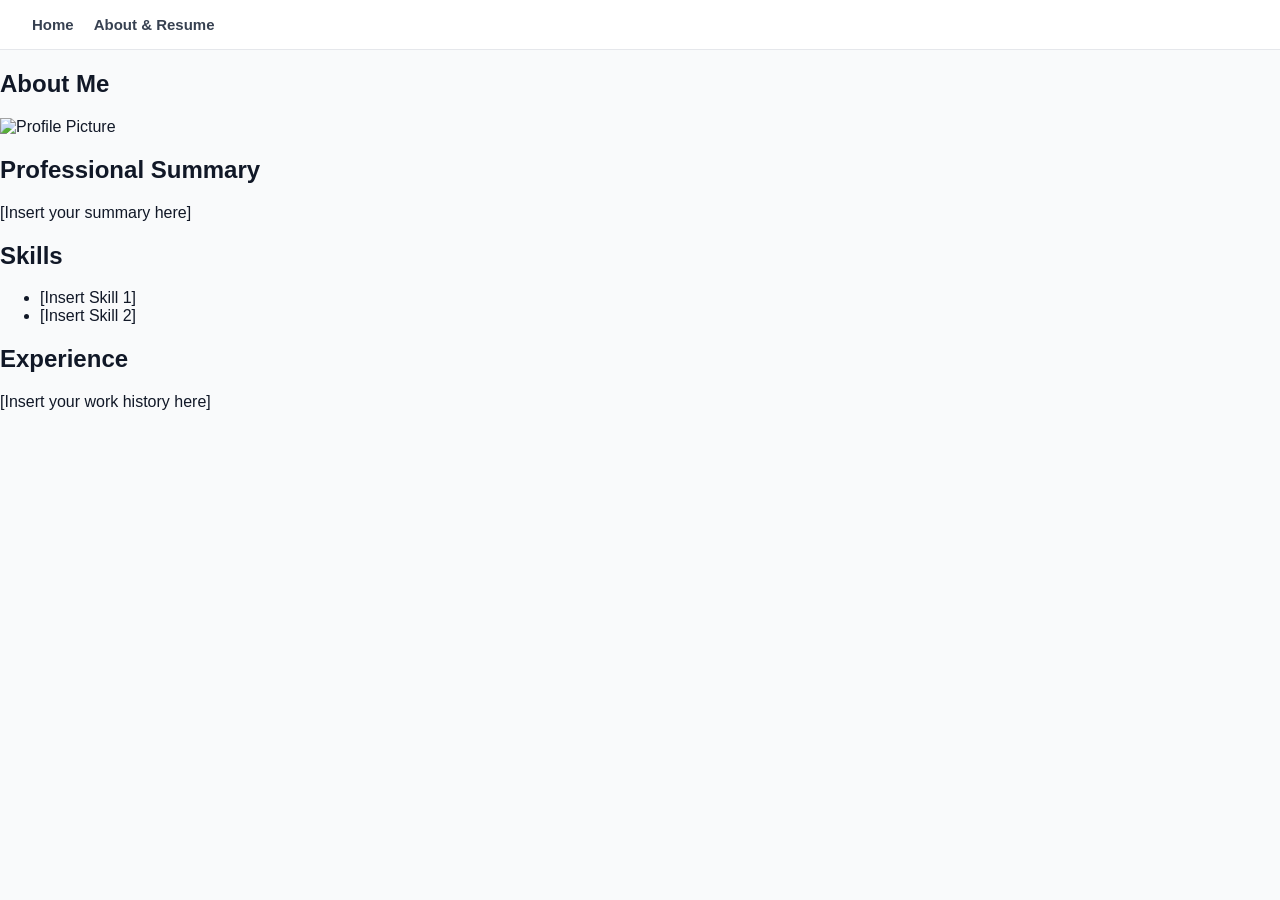
==== about.html @ 2659bdf0 "Add files via upload" ====
<!DOCTYPE html>
<html lang="en">
<head>
    <meta charset="UTF-8">
    <title>Resume - </title>
    <link rel="stylesheet" href="style.css">
</head>
<body>
    <nav>
        <a href="index.html">Home</a>
        <a href="about.html">About & Resume</a>
    </nav>
    <section>
        <h1>About Me</h1>
        <!-- Add your image file name below -->
        <img src="your-photo.jpg" alt="Profile Picture">
        
        <h2>Professional Summary</h2>
        <p>[Insert your summary here]</p>

        <h2>Skills</h2>
        <ul>
            <li>[Insert Skill 1]</li>
            <li>[Insert Skill 2]</li>
        </ul>

        <h2>Experience</h2>
        <p>[Insert your work history here]</p>
    </section>
</body>
</html>
---- style.css ----
/* Global Styles */
body {
    font-family: -apple-system, BlinkMacSystemFont, "Segoe UI", Roboto, Helvetica, Arial, sans-serif;
    background-color: #f9fafb;
    margin: 0;
    padding: 0;
    color: #111827;
}

/* Navigation */
nav {
    background: #ffffff;
    padding: 1rem 2rem;
    border-bottom: 1px solid #e5e7eb;
    display: flex;
    gap: 20px;
}
/* Dark Mode Styles */
body.dark-mode {
    background-color: #1a1a1a;
    color: #ffffff;
}

body.dark-mode nav, 
body.dark-mode .header-card, 
body.dark-mode .content-card {
    background-color: #2d2d2d;
    color: #e5e7eb;
}

body.dark-mode .item-title {
    color: #ffffff;
}

body.dark-mode .item-subtitle, 
body.dark-mode .subtitle {
    color: #a0aec0;
}

body.dark-mode nav a {
    color: #ffffff;
}
nav a {
    color: #374151;
    text-decoration: none;
    font-weight: 600;
    font-size: 15px;
}

nav a:hover { color: #111827; }

/* Main Container */
.main-container {
    max-width: 960px;
    margin: 40px auto;
    padding: 0 20px;
}

/* Header Card */
.header-card {
    background: #ffffff;
    padding: 30px;
    border-radius: 12px;
    box-shadow: 0 1px 3px rgba(0,0,0,0.1);
    display: flex;
    align-items: center;
    gap: 25px;
    margin-bottom: 30px;
}

.profile-img {
    width: 100px;
    height: 100px;
    border-radius: 12px;
    object-fit: cover;
}

.header-details h1 {
    margin: 0 0 5px 0;
    font-size: 28px;
    font-weight: 700;
}

.subtitle {
    color: #6b7280;
    margin: 0 0 15px 0;
    font-size: 16px;
}

/* Header Buttons */
.header-buttons {
    display: flex;
    gap: 10px;
}

.btn {
    padding: 8px 16px;
    border-radius: 6px;
    font-size: 14px;
    font-weight: 600;
    text-decoration: none;
    display: inline-flex;
    align-items: center;
    gap: 8px;
    border: 1px solid #d1d5db;
    background: #ffffff;
    color: #111827;
}

.btn-primary {
    background: #111827;
    color: #ffffff;
    border: none;
}

.btn:hover { opacity: 0.9; }

/* Content Grid */
.content-grid {
    display: grid;
    grid-template-columns: 1fr 1fr;
    gap: 30px;
}

/* Content Cards */
.content-card {
    background: #ffffff;
    padding: 25px;
    border-radius: 12px;
    box-shadow: 0 1px 3px rgba(0,0,0,0.1);
}

.content-card h2 {
    margin: 0 0 15px 0;
    font-size: 20px;
    font-weight: 700;
    display: flex;
    align-items: center;
    gap: 10px;
}

.content-card p {
    color: #4b5563;
    font-size: 15px;
    line-height: 1.7;
    margin: 0;
}

/* List Styling (Experience/Education) */
.info-list {
    list-style: none;
    padding: 0;
    margin: 0;
}

.info-list li {
    padding: 15px 0;
    border-bottom: 1px solid #e5e7eb;
    display: flex;
    justify-content: space-between;
    align-items: flex-start;
}

.info-list li:last-child { border-bottom: none; }

.item-title {
    font-weight: 600;
    color: #111827;
    margin: 0 0 4px 0;
}

.item-subtitle {
    font-size: 14px;
    color: #6b7280;
    margin: 0;
}

.item-date {
    font-size: 14px;
    color: #6b7280;
    white-space: nowrap;
    margin-left: 15px;
    padding-top: 2px;
}



/* Responsive adjustments */
@media (max-width: 768px) {
    .content-grid { grid-template-columns: 1fr; }
    .header-card { flex-direction: column; text-align: center; align-items: center;}
    .header-buttons {justify-content: center;}
}
/* Dark Mode Text Colors */
body.dark-mode {
    background-color: #1a1a1a;
    color: #ffffff; /* Sets default body text to white */
}

body.dark-mode nav, 
body.dark-mode .header-card, 
body.dark-mode .content-card {
    background-color: #2d2d2d;
    color: #ffffff; /* Ensures text inside cards is white */
}

body.dark-mode h1, 
body.dark-mode h2 {
    color: #ffffff; /* Ensures all headings are white */
}

body.dark-mode .item-title {
    color: #ffffff; /* Ensures experience/education titles are white */
}

body.dark-mode .item-subtitle, 
body.dark-mode .subtitle {
    color: #d1d5db; /* A light grey for secondary text so it's readable but distinct */
}

body.dark-mode nav a {
    color: #ffffff; /* Makes navigation links white */
}
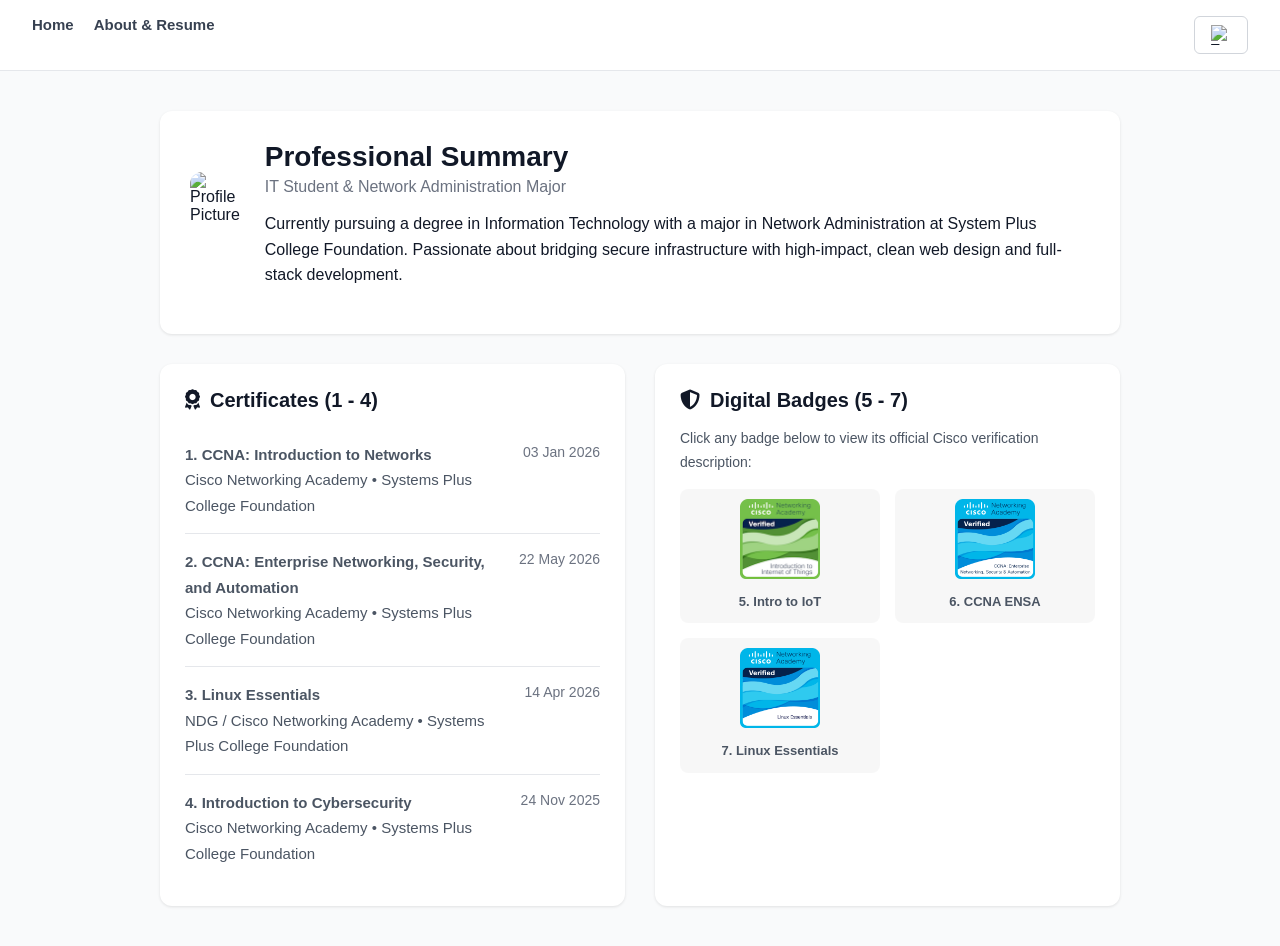
==== commit f0ef15df: "Update about.html" ====
--- a/about.html
+++ b/about.html
@@ -2,30 +2,224 @@
 <html lang="en">
 <head>
     <meta charset="UTF-8">
-    <title>Resume - </title>
+    <meta name="viewport" content="width=device-width, initial-scale=1.0">
+    <title>About & Resume - Bryce Danielle Remollo</title>
     <link rel="stylesheet" href="style.css">
+    <link rel="stylesheet" href="https://cdnjs.cloudflare.com/ajax/libs/font-awesome/6.4.0/css/all.min.css">
+    <style>
+        /* Additional styles for badges and interactive popups */
+        .badges-grid {
+            display: grid;
+            grid-template-columns: repeat(auto-fit, minmax(140px, 1fr));
+            gap: 15px;
+            margin-top: 15px;
+        }
+        .badge-item {
+            text-align: center;
+            cursor: pointer;
+            background: rgba(0,0,0,0.03);
+            padding: 10px;
+            border-radius: 8px;
+            transition: transform 0.2s, background 0.2s;
+        }
+        .badge-item:hover {
+            transform: translateY(-3px);
+            background: rgba(0,0,0,0.06);
+        }
+        .badge-img {
+            width: 80px;
+            height: 80px;
+            object-fit: contain;
+            margin-bottom: 8px;
+        }
+        /* Modal Popup Styling */
+        .modal {
+            display: none;
+            position: fixed;
+            z-index: 1000;
+            left: 0;
+            top: 0;
+            width: 100%;
+            height: 100%;
+            background-color: rgba(0,0,0,0.6);
+            align-items: center;
+            justify-content: center;
+        }
+        .modal-content {
+            background-color: #ffffff;
+            color: #111827;
+            padding: 25px;
+            border-radius: 12px;
+            max-width: 500px;
+            width: 90%;
+            box-shadow: 0 4px 20px rgba(0,0,0,0.2);
+            position: relative;
+        }
+        body.dark-mode .modal-content {
+            background-color: #2d2d2d;
+            color: #ffffff;
+        }
+        .close-btn {
+            position: absolute;
+            top: 10px;
+            right: 15px;
+            font-size: 24px;
+            cursor: pointer;
+            color: inherit;
+        }
+    </style>
 </head>
 <body>
+
     <nav>
         <a href="index.html">Home</a>
         <a href="about.html">About & Resume</a>
+        <!-- Dark Mode Toggle Button -->
+        <button id="theme-toggle" class="btn" style="margin-left: auto;">
+            <img src="https://cdn-icons-png.flaticon.com/128/12377/12377255.png" alt="Toggle" style="width: 20px; height: 20px; vertical-align: middle;">
+        </button>
     </nav>
-    <section>
-        <h1>About Me</h1>
-        <!-- Add your image file name below -->
-        <img src="your-photo.jpg" alt="Profile Picture">
+
+    <div class="main-container">
         
-        <h2>Professional Summary</h2>
-        <p>[Insert your summary here]</p>
-
-        <h2>Skills</h2>
-        <ul>
-            <li>[Insert Skill 1]</li>
-            <li>[Insert Skill 2]</li>
-        </ul>
-
-        <h2>Experience</h2>
-        <p>[Insert your work history here]</p>
-    </section>
+        <!-- Header / Summary Card -->
+        <header class="header-card">
+            <img src="meme.jpeg" alt="Profile Picture" id="profile-img" class="profile-img">
+            <div class="header-details">
+                <h1>Professional Summary</h1>
+                <p class="subtitle">IT Student & Network Administration Major</p>
+                <p style="color: inherit; line-height: 1.6; margin-top: 10px;">
+                    Currently pursuing a degree in Information Technology with a major in Network Administration at System Plus College Foundation. Passionate about bridging secure infrastructure with high-impact, clean web design and full-stack development.
+                </p>
+            </div>
+        </header>
+
+        <!-- Content Grid for Certificates and Badges -->
+        <div class="content-grid">
+            
+            <!-- Certificates Card (1 - 4) -->
+            <section class="content-card">
+                <h2><i class="fas fa-award"></i> Certificates (1 - 4)</h2>
+                <ul class="info-list">
+                    <li>
+                        <div>
+                            <p class="item-title">1. CCNA: Introduction to Networks</p>
+                            <p class="item-subtitle">Cisco Networking Academy • Systems Plus College Foundation</p>
+                        </div>
+                        <span class="item-date">03 Jan 2026</span>
+                    </li>
+                    <li>
+                        <div>
+                            <p class="item-title">2. CCNA: Enterprise Networking, Security, and Automation</p>
+                            <p class="item-subtitle">Cisco Networking Academy • Systems Plus College Foundation</p>
+                        </div>
+                        <span class="item-date">22 May 2026</span>
+                    </li>
+                    <li>
+                        <div>
+                            <p class="item-title">3. Linux Essentials</p>
+                            <p class="item-subtitle">NDG / Cisco Networking Academy • Systems Plus College Foundation</p>
+                        </div>
+                        <span class="item-date">14 Apr 2026</span>
+                    </li>
+                    <li>
+                        <div>
+                            <p class="item-title">4. Introduction to Cybersecurity</p>
+                            <p class="item-subtitle">Cisco Networking Academy • Systems Plus College Foundation</p>
+                        </div>
+                        <span class="item-date">24 Nov 2025</span>
+                    </li>
+                </ul>
+            </section>
+
+            <!-- Badges Card (5 - 7) - Clickable for details -->
+            <section class="content-card">
+                <h2><i class="fas fa-shield-alt"></i> Digital Badges (5 - 7)</h2>
+                <p style="font-size: 14px; margin-bottom: 10px;">Click any badge below to view its official Cisco verification description:</p>
+                
+                <div class="badges-grid">
+                    <!-- Badge 5 -->
+                    <div class="badge-item" onclick="openModal('badge5')">
+                        <img src="5.png" alt="Intro to IoT Badge" class="badge-img">
+                        <p class="item-title" style="font-size: 13px;">5. Intro to IoT</p>
+                    </div>
+                    <!-- Badge 6 -->
+                    <div class="badge-item" onclick="openModal('badge6')">
+                        <img src="6.png" alt="CCNA ENSA Badge" class="badge-img">
+                        <p class="item-title" style="font-size: 13px;">6. CCNA ENSA</p>
+                    </div>
+                    <!-- Badge 7 -->
+                    <div class="badge-item" onclick="openModal('badge7')">
+                        <img src="7.png" alt="Linux Essentials Badge" class="badge-img">
+                        <p class="item-title" style="font-size: 13px;">7. Linux Essentials</p>
+                    </div>
+                </div>
+            </section>
+
+        </div>
+
+    </div>
+
+    <!-- Modal Popup Structure -->
+    <div id="badgeModal" class="modal">
+        <div class="modal-content">
+            <span class="close-btn" onclick="closeModal()">&times;</span>
+            <h3 id="modalTitle" style="margin-top: 0; font-size: 18px;"></h3>
+            <p id="modalDesc" style="font-size: 14px; line-height: 1.6; margin-top: 15px;"></p>
+        </div>
+    </div>
+
+    <!-- Script for Modal and Dark Mode Toggle -->
+    <script>
+        // Badge Descriptions Data
+        const badgeData = {
+            badge5: {
+                title: "Introduction to IoT (Issued by Cisco)",
+                desc: "Cisco verifies the earner of this badge successfully completed the Introduction to Internet of Things course. The holder of this student-level credential has introductory knowledge of IoT and has an understanding how it enables the Digital Transformation along with emerging technologies such as data analytics, AI/ML and the increased attention on cybersecurity. They understand the importance of Intent Based Networking to be able to connect and secure tens of billions of new devices with ease."
+            },
+            badge6: {
+                title: "CCNA: Enterprise Networking, Security, and Automation (Issued by Cisco)",
+                desc: "Cisco verifies the earner of this badge successfully completed the Enterprise Networking, Security and Automation course and achieved this student level credential. The earner has a foundation in scalable network architectures, dynamic routing, mitigation of security threats, wide-area networks, virtualization, automation of programmable networks. Earner participated in up to 41 lab activities and accumulated up to 15 hours of hands-on labs using Cisco hardware and/or Cisco Packet Tracer tool."
+            },
+            badge7: {
+                title: "Linux Essentials (Issued by Cisco / NDG)",
+                desc: "Cisco, in collaboration with NDG, verifies that the learner has knowledge of open vs closed source applications, basic hardware concepts, Linux OS components, command line usage, file management, creating/restoring backups, system security, user/group permissions, and simple scripting. Learner has completed 24 prescriptive labs using a real Linux OS on a virtual machine interacting with the Linux operating system and build on their skills and knowledge as they progress through the course."
+            }
+        };
+
+        function openModal(badgeKey) {
+            const modal = document.getElementById('badgeModal');
+            const titleEl = document.getElementById('modalTitle');
+            const descEl = document.getElementById('modalDesc');
+            
+            titleEl.innerText = badgeData[badgeKey].title;
+            descEl.innerText = badgeData[badgeKey].desc;
+            modal.style.display = 'flex';
+        }
+
+        function closeModal() {
+            document.getElementById('badgeModal').style.display = 'none';
+        }
+
+        // Close modal when clicking outside of content
+        window.onclick = function(event) {
+            const modal = document.getElementById('badgeModal');
+            if (event.target == modal) {
+                modal.style.display = 'none';
+            }
+        }
+
+        // Dark Mode Script
+        const toggleBtn = document.getElementById('theme-toggle');
+        const profileImg = document.getElementById('profile-img');
+        const body = document.body;
+
+        toggleBtn.addEventListener('click', () => {
+            body.classList.toggle('dark-mode');
+            if (profileImg) {
+                profileImg.src = body.classList.contains('dark-mode') ? 'me.jfif' : 'meme.jpeg';
+            }
+        });
+    </script>
 </body>
-</html>+</html>
--- a/style.css
+++ b/style.css
@@ -15,31 +15,7 @@
     display: flex;
     gap: 20px;
 }
-/* Dark Mode Styles */
-body.dark-mode {
-    background-color: #1a1a1a;
-    color: #ffffff;
-}
-
-body.dark-mode nav, 
-body.dark-mode .header-card, 
-body.dark-mode .content-card {
-    background-color: #2d2d2d;
-    color: #e5e7eb;
-}
-
-body.dark-mode .item-title {
-    color: #ffffff;
-}
-
-body.dark-mode .item-subtitle, 
-body.dark-mode .subtitle {
-    color: #a0aec0;
-}
-
-body.dark-mode nav a {
-    color: #ffffff;
-}
+
 nav a {
     color: #374151;
     text-decoration: none;
@@ -183,41 +159,46 @@
     padding-top: 2px;
 }
 
-
-
 /* Responsive adjustments */
 @media (max-width: 768px) {
     .content-grid { grid-template-columns: 1fr; }
     .header-card { flex-direction: column; text-align: center; align-items: center;}
     .header-buttons {justify-content: center;}
 }
-/* Dark Mode Text Colors */
+
+/* --- Updated Dark Mode Text Fix --- */
 body.dark-mode {
     background-color: #1a1a1a;
-    color: #ffffff; /* Sets default body text to white */
+    color: #ffffff;
 }
 
 body.dark-mode nav, 
 body.dark-mode .header-card, 
 body.dark-mode .content-card {
     background-color: #2d2d2d;
-    color: #ffffff; /* Ensures text inside cards is white */
+    color: #ffffff;
 }
 
 body.dark-mode h1, 
 body.dark-mode h2 {
-    color: #ffffff; /* Ensures all headings are white */
+    color: #ffffff;
+}
+
+/* Highly specific selector to force About Me and card text to white */
+body.dark-mode .content-card p,
+body.dark-mode .content-card span {
+    color: #ffffff !important;
 }
 
 body.dark-mode .item-title {
-    color: #ffffff; /* Ensures experience/education titles are white */
+    color: #ffffff;
 }
 
 body.dark-mode .item-subtitle, 
 body.dark-mode .subtitle {
-    color: #d1d5db; /* A light grey for secondary text so it's readable but distinct */
+    color: #e5e7eb;
 }
 
 body.dark-mode nav a {
-    color: #ffffff; /* Makes navigation links white */
-}+    color: #ffffff;
+}
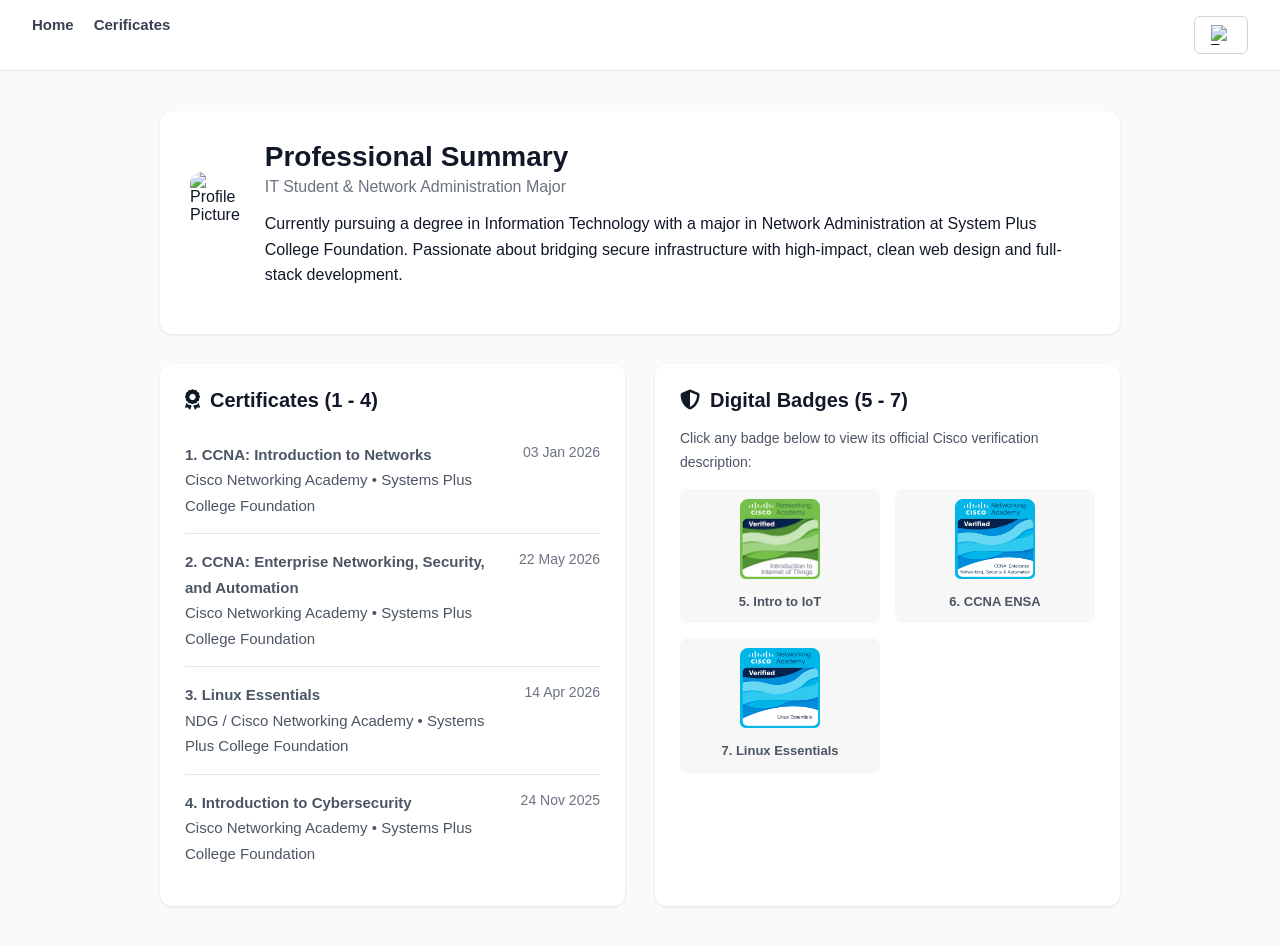
==== commit f6178122: "Update about.html" ====
--- a/about.html
+++ b/about.html
@@ -3,7 +3,7 @@
 <head>
     <meta charset="UTF-8">
     <meta name="viewport" content="width=device-width, initial-scale=1.0">
-    <title>About & Resume - Bryce Danielle Remollo</title>
+    <title>Certificates - Bryce Danielle Remollo</title>
     <link rel="stylesheet" href="style.css">
     <link rel="stylesheet" href="https://cdnjs.cloudflare.com/ajax/libs/font-awesome/6.4.0/css/all.min.css">
     <style>
@@ -73,7 +73,7 @@
 
     <nav>
         <a href="index.html">Home</a>
-        <a href="about.html">About & Resume</a>
+        <a href="about.html">Cerificates</a>
         <!-- Dark Mode Toggle Button -->
         <button id="theme-toggle" class="btn" style="margin-left: auto;">
             <img src="https://cdn-icons-png.flaticon.com/128/12377/12377255.png" alt="Toggle" style="width: 20px; height: 20px; vertical-align: middle;">
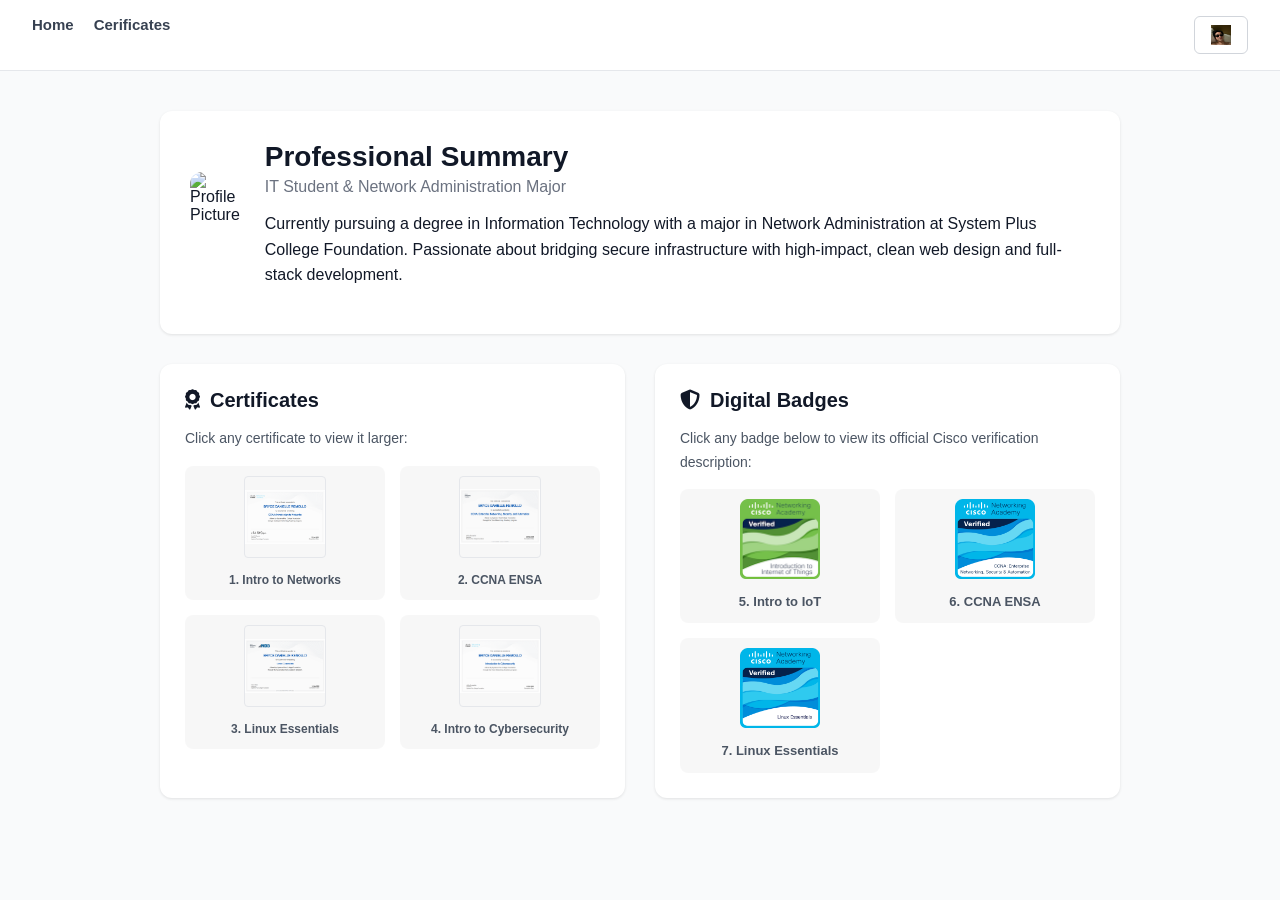
==== commit ec3c00bc: "Refactor about.html for improved structure and content" ====
--- a/about.html
+++ b/about.html
@@ -7,7 +7,7 @@
     <link rel="stylesheet" href="style.css">
     <link rel="stylesheet" href="https://cdnjs.cloudflare.com/ajax/libs/font-awesome/6.4.0/css/all.min.css">
     <style>
-        /* Additional styles for badges and interactive popups */
+       
         .badges-grid {
             display: grid;
             grid-template-columns: repeat(auto-fit, minmax(140px, 1fr));
@@ -32,7 +32,7 @@
             object-fit: contain;
             margin-bottom: 8px;
         }
-        /* Modal Popup Styling */
+      
         .modal {
             display: none;
             position: fixed;
@@ -74,15 +74,15 @@
     <nav>
         <a href="index.html">Home</a>
         <a href="about.html">Cerificates</a>
-        <!-- Dark Mode Toggle Button -->
+       
         <button id="theme-toggle" class="btn" style="margin-left: auto;">
-            <img src="https://cdn-icons-png.flaticon.com/128/12377/12377255.png" alt="Toggle" style="width: 20px; height: 20px; vertical-align: middle;">
+            <img src="light.png" alt="Toggle" style="width: 20px; height: 20px; vertical-align: middle;">
         </button>
     </nav>
 
     <div class="main-container">
         
-        <!-- Header / Summary Card -->
+      
         <header class="header-card">
             <img src="meme.jpeg" alt="Profile Picture" id="profile-img" class="profile-img">
             <div class="header-details">
@@ -94,61 +94,55 @@
             </div>
         </header>
 
-        <!-- Content Grid for Certificates and Badges -->
+        
         <div class="content-grid">
             
-            <!-- Certificates Card (1 - 4) -->
+           
             <section class="content-card">
-                <h2><i class="fas fa-award"></i> Certificates (1 - 4)</h2>
-                <ul class="info-list">
-                    <li>
-                        <div>
-                            <p class="item-title">1. CCNA: Introduction to Networks</p>
-                            <p class="item-subtitle">Cisco Networking Academy • Systems Plus College Foundation</p>
-                        </div>
-                        <span class="item-date">03 Jan 2026</span>
-                    </li>
-                    <li>
-                        <div>
-                            <p class="item-title">2. CCNA: Enterprise Networking, Security, and Automation</p>
-                            <p class="item-subtitle">Cisco Networking Academy • Systems Plus College Foundation</p>
-                        </div>
-                        <span class="item-date">22 May 2026</span>
-                    </li>
-                    <li>
-                        <div>
-                            <p class="item-title">3. Linux Essentials</p>
-                            <p class="item-subtitle">NDG / Cisco Networking Academy • Systems Plus College Foundation</p>
-                        </div>
-                        <span class="item-date">14 Apr 2026</span>
-                    </li>
-                    <li>
-                        <div>
-                            <p class="item-title">4. Introduction to Cybersecurity</p>
-                            <p class="item-subtitle">Cisco Networking Academy • Systems Plus College Foundation</p>
-                        </div>
-                        <span class="item-date">24 Nov 2025</span>
-                    </li>
-                </ul>
+                <h2><i class="fas fa-award"></i> Certificates</h2>
+                <p style="font-size: 14px; margin-bottom: 15px;">Click any certificate to view it larger:</p>
+                
+                <div class="badges-grid">
+                  
+                    <div class="badge-item" onclick="openCertModal('1.png', 'CCNA: Introduction to Networks')">
+                        <img src="1.png" alt="Certificate 1" class="badge-img" style="border-radius: 4px; border: 1px solid #e5e7eb;">
+                        <p class="item-title" style="font-size: 12px;">1. Intro to Networks</p>
+                    </div>
+                    
+                    <div class="badge-item" onclick="openCertModal('2.png', 'CCNA: Enterprise Networking, Security, and Automation')">
+                        <img src="2.png" alt="Certificate 2" class="badge-img" style="border-radius: 4px; border: 1px solid #e5e7eb;">
+                        <p class="item-title" style="font-size: 12px;">2. CCNA ENSA</p>
+                    </div>
+                   
+                    <div class="badge-item" onclick="openCertModal('3.png', 'Linux Essentials')">
+                        <img src="3.png" alt="Certificate 3" class="badge-img" style="border-radius: 4px; border: 1px solid #e5e7eb;">
+                        <p class="item-title" style="font-size: 12px;">3. Linux Essentials</p>
+                    </div>
+                  
+                    <div class="badge-item" onclick="openCertModal('4.png', 'Introduction to Cybersecurity')">
+                        <img src="4.png" alt="Certificate 4" class="badge-img" style="border-radius: 4px; border: 1px solid #e5e7eb;">
+                        <p class="item-title" style="font-size: 12px;">4. Intro to Cybersecurity</p>
+                    </div>
+                </div>
             </section>
 
-            <!-- Badges Card (5 - 7) - Clickable for details -->
+           
             <section class="content-card">
-                <h2><i class="fas fa-shield-alt"></i> Digital Badges (5 - 7)</h2>
+                <h2><i class="fas fa-shield-alt"></i> Digital Badges </h2>
                 <p style="font-size: 14px; margin-bottom: 10px;">Click any badge below to view its official Cisco verification description:</p>
                 
                 <div class="badges-grid">
-                    <!-- Badge 5 -->
+
                     <div class="badge-item" onclick="openModal('badge5')">
                         <img src="5.png" alt="Intro to IoT Badge" class="badge-img">
                         <p class="item-title" style="font-size: 13px;">5. Intro to IoT</p>
                     </div>
-                    <!-- Badge 6 -->
+                   
                     <div class="badge-item" onclick="openModal('badge6')">
                         <img src="6.png" alt="CCNA ENSA Badge" class="badge-img">
                         <p class="item-title" style="font-size: 13px;">6. CCNA ENSA</p>
                     </div>
-                    <!-- Badge 7 -->
+                   
                     <div class="badge-item" onclick="openModal('badge7')">
                         <img src="7.png" alt="Linux Essentials Badge" class="badge-img">
                         <p class="item-title" style="font-size: 13px;">7. Linux Essentials</p>
@@ -217,7 +211,7 @@
         toggleBtn.addEventListener('click', () => {
             body.classList.toggle('dark-mode');
             if (profileImg) {
-                profileImg.src = body.classList.contains('dark-mode') ? 'me.jfif' : 'meme.jpeg';
+                profileImg.src = body.classList.contains('dark-mode') ? 'lasts.png' : 'light.png';
             }
         });
     </script>
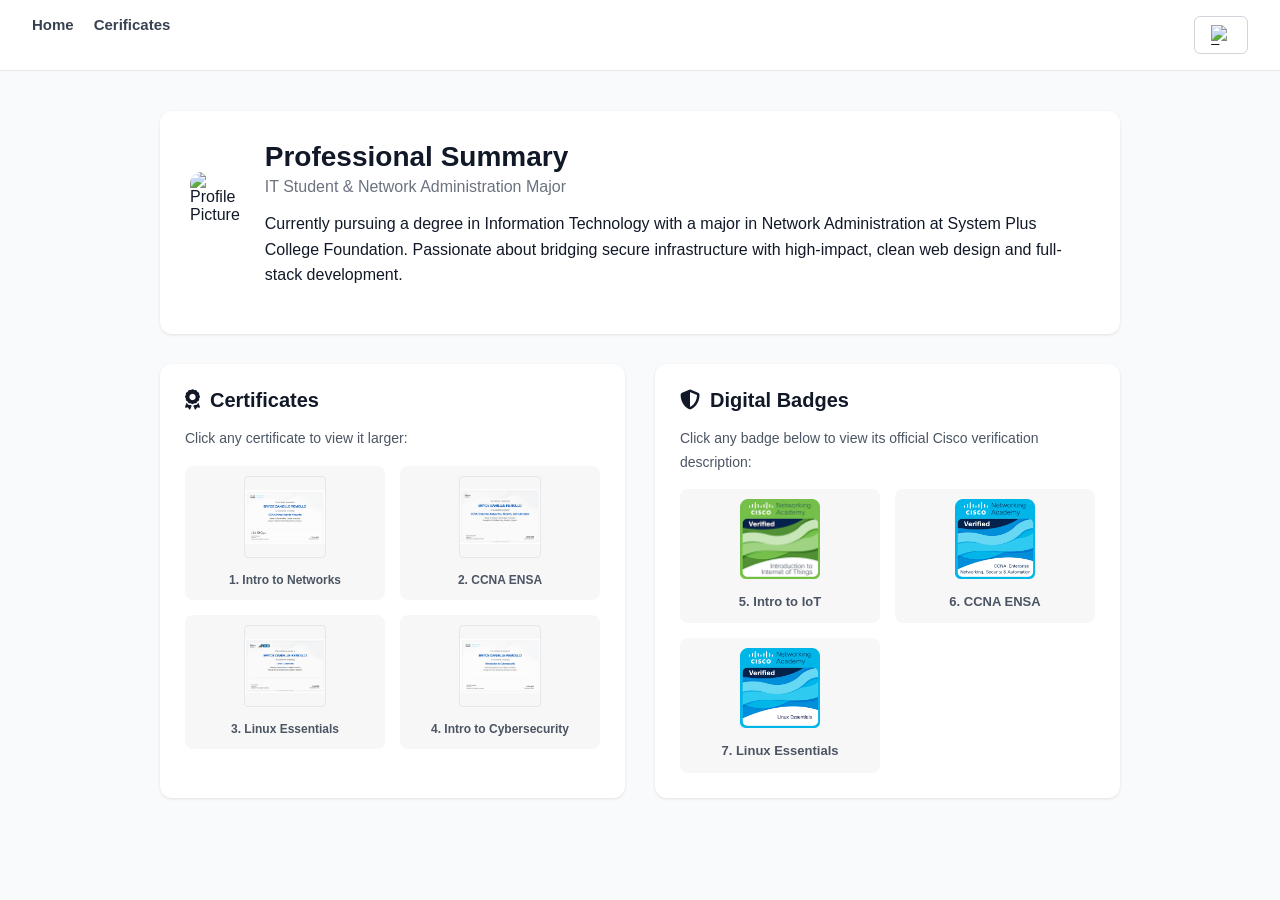
==== commit fecbcd2e: "Fix HTML encoding issues in about.html" ====
--- a/about.html
+++ b/about.html
@@ -76,7 +76,7 @@
         <a href="about.html">Cerificates</a>
        
         <button id="theme-toggle" class="btn" style="margin-left: auto;">
-            <img src="light.png" alt="Toggle" style="width: 20px; height: 20px; vertical-align: middle;">
+            <img src="https://cdn-icons-png.flaticon.com/128/12377/12377255.png" alt="Toggle" style="width: 20px; height: 20px; vertical-align: middle;">
         </button>
     </nav>
 
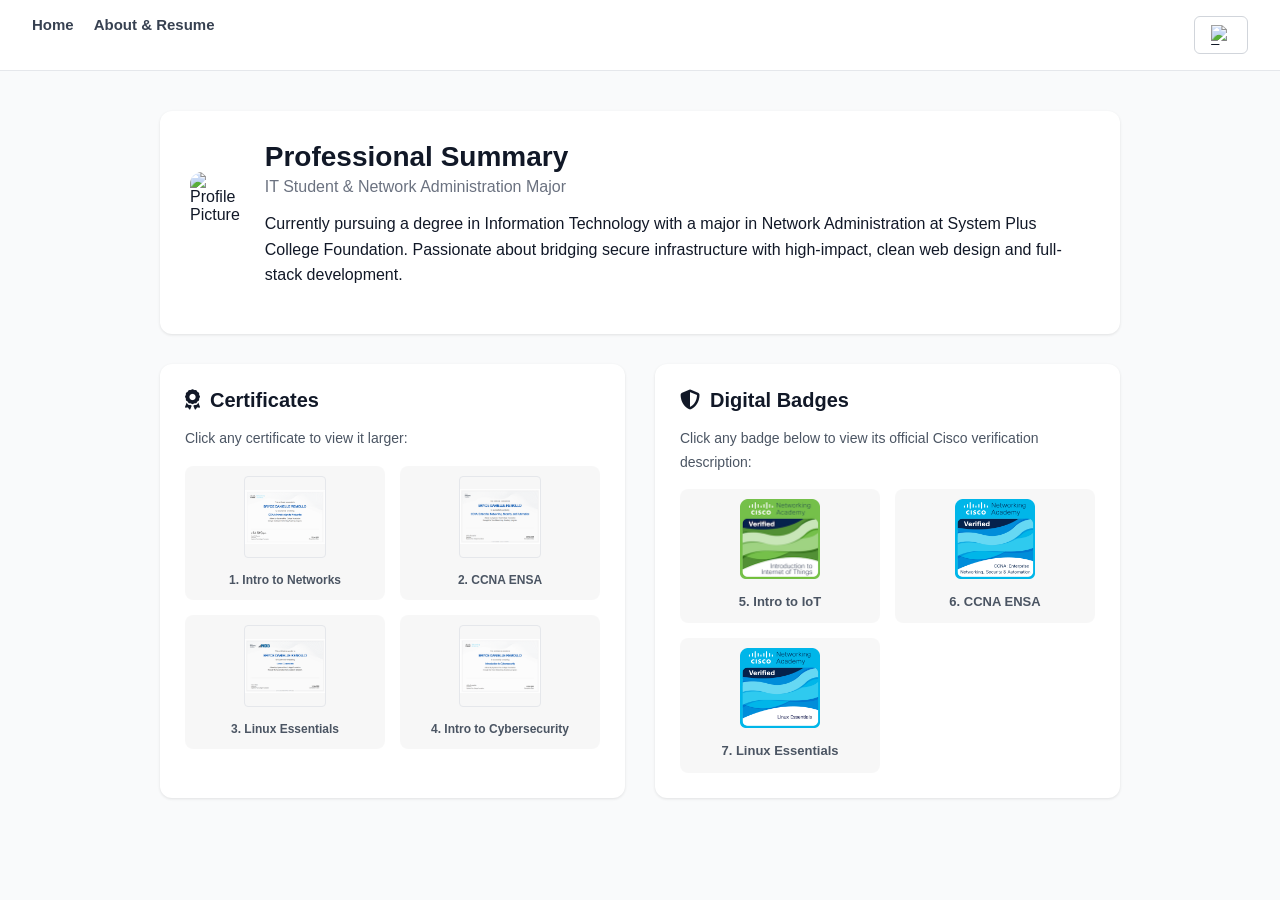
==== commit b0f3750c: "Fix typo in navigation link and update HTML structure" ====
--- a/about.html
+++ b/about.html
@@ -73,8 +73,8 @@
 
     <nav>
         <a href="index.html">Home</a>
-        <a href="about.html">Cerificates</a>
-       
+        <a href="about.html">About & Resume</a>
+        <!-- Dark Mode Toggle Button -->
         <button id="theme-toggle" class="btn" style="margin-left: auto;">
             <img src="https://cdn-icons-png.flaticon.com/128/12377/12377255.png" alt="Toggle" style="width: 20px; height: 20px; vertical-align: middle;">
         </button>
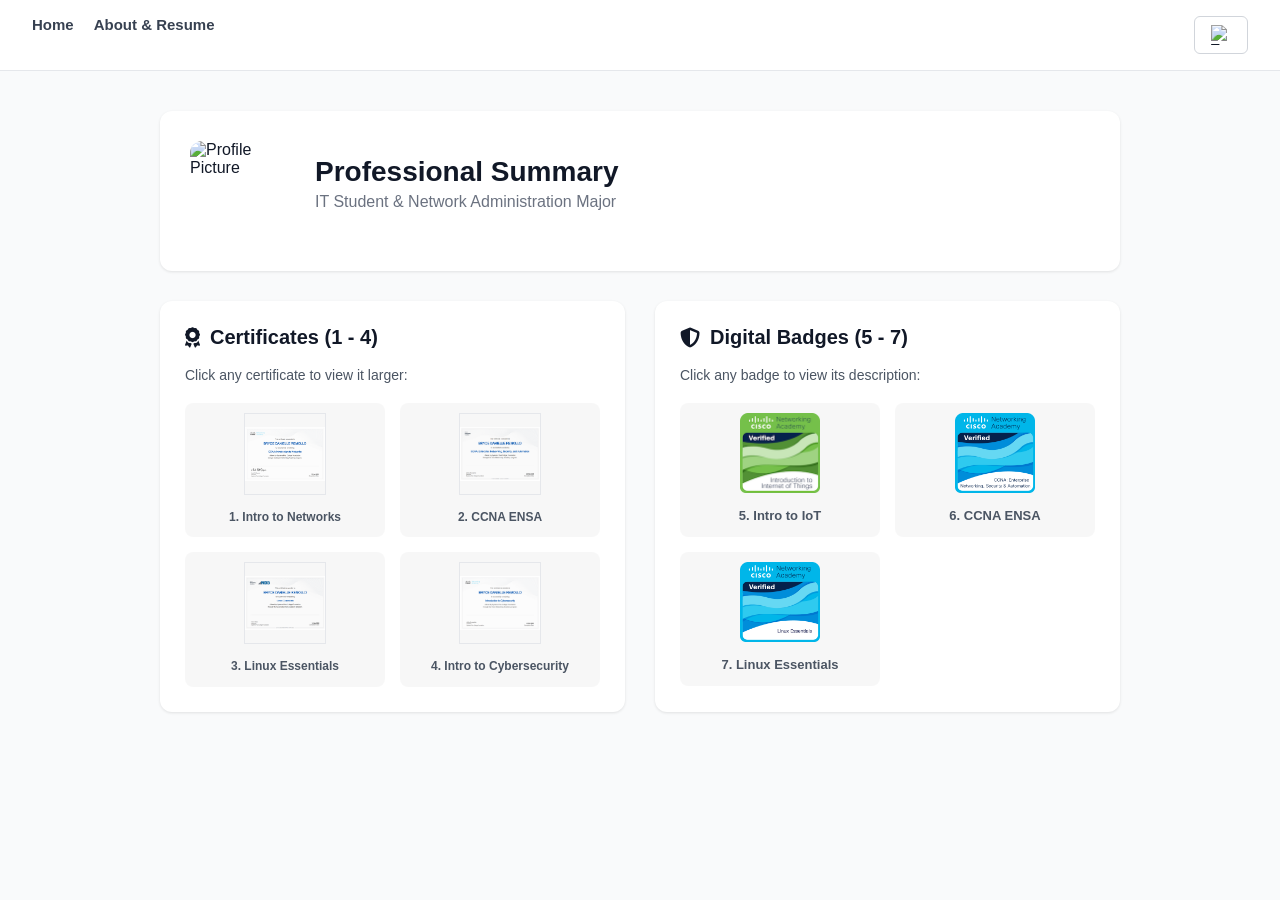
==== commit ea8f742d: "Update about.html" ====
--- a/about.html
+++ b/about.html
@@ -82,128 +82,156 @@
 
     <div class="main-container">
         
-      
+        <!-- Header / Summary Card -->
         <header class="header-card">
             <img src="meme.jpeg" alt="Profile Picture" id="profile-img" class="profile-img">
             <div class="header-details">
                 <h1>Professional Summary</h1>
                 <p class="subtitle">IT Student & Network Administration Major</p>
-                <p style="color: inherit; line-height: 1.6; margin-top: 10px;">
-                    Currently pursuing a degree in Information Technology with a major in Network Administration at System Plus College Foundation. Passionate about bridging secure infrastructure with high-impact, clean web design and full-stack development.
-                </p>
             </div>
         </header>
 
-        
+        <!-- Content Grid for Certificates and Badges -->
         <div class="content-grid">
             
-           
+            <!-- Certificates Section (1 - 4) -->
             <section class="content-card">
-                <h2><i class="fas fa-award"></i> Certificates</h2>
+                <h2><i class="fas fa-award"></i> Certificates (1 - 4)</h2>
                 <p style="font-size: 14px; margin-bottom: 15px;">Click any certificate to view it larger:</p>
                 
                 <div class="badges-grid">
-                  
-                    <div class="badge-item" onclick="openCertModal('1.png', 'CCNA: Introduction to Networks')">
-                        <img src="1.png" alt="Certificate 1" class="badge-img" style="border-radius: 4px; border: 1px solid #e5e7eb;">
+                    <!-- Certificate 1 -->
+                    <div class="badge-item" onclick="openModal('cert1')">
+                        <img src="1.png" alt="CCNA Intro to Networks" class="badge-img" style="border: 1px solid #e5e7eb;">
                         <p class="item-title" style="font-size: 12px;">1. Intro to Networks</p>
                     </div>
-                    
-                    <div class="badge-item" onclick="openCertModal('2.png', 'CCNA: Enterprise Networking, Security, and Automation')">
-                        <img src="2.png" alt="Certificate 2" class="badge-img" style="border-radius: 4px; border: 1px solid #e5e7eb;">
+                    <!-- Certificate 2 -->
+                    <div class="badge-item" onclick="openModal('cert2')">
+                        <img src="2.png" alt="CCNA ENSA" class="badge-img" style="border: 1px solid #e5e7eb;">
                         <p class="item-title" style="font-size: 12px;">2. CCNA ENSA</p>
                     </div>
-                   
-                    <div class="badge-item" onclick="openCertModal('3.png', 'Linux Essentials')">
-                        <img src="3.png" alt="Certificate 3" class="badge-img" style="border-radius: 4px; border: 1px solid #e5e7eb;">
+                    <!-- Certificate 3 -->
+                    <div class="badge-item" onclick="openModal('cert3')">
+                        <img src="3.png" alt="Linux Essentials" class="badge-img" style="border: 1px solid #e5e7eb;">
                         <p class="item-title" style="font-size: 12px;">3. Linux Essentials</p>
                     </div>
-                  
-                    <div class="badge-item" onclick="openCertModal('4.png', 'Introduction to Cybersecurity')">
-                        <img src="4.png" alt="Certificate 4" class="badge-img" style="border-radius: 4px; border: 1px solid #e5e7eb;">
+                    <!-- Certificate 4 -->
+                    <div class="badge-item" onclick="openModal('cert4')">
+                        <img src="4.png" alt="Intro to Cybersecurity" class="badge-img" style="border: 1px solid #e5e7eb;">
                         <p class="item-title" style="font-size: 12px;">4. Intro to Cybersecurity</p>
                     </div>
                 </div>
             </section>
 
-           
+            <!-- Badges Section (5 - 7) -->
             <section class="content-card">
-                <h2><i class="fas fa-shield-alt"></i> Digital Badges </h2>
-                <p style="font-size: 14px; margin-bottom: 10px;">Click any badge below to view its official Cisco verification description:</p>
+                <h2><i class="fas fa-shield-alt"></i> Digital Badges (5 - 7)</h2>
+                <p style="font-size: 14px; margin-bottom: 10px;">Click any badge to view its description:</p>
                 
                 <div class="badges-grid">
-
+                    <!-- Badge 5 -->
                     <div class="badge-item" onclick="openModal('badge5')">
-                        <img src="5.png" alt="Intro to IoT Badge" class="badge-img">
+                        <img src="5.png" alt="Introduction to IoT" class="badge-img">
                         <p class="item-title" style="font-size: 13px;">5. Intro to IoT</p>
                     </div>
-                   
+                    <!-- Badge 6 -->
                     <div class="badge-item" onclick="openModal('badge6')">
-                        <img src="6.png" alt="CCNA ENSA Badge" class="badge-img">
+                        <img src="6.png" alt="CCNA ENSA" class="badge-img">
                         <p class="item-title" style="font-size: 13px;">6. CCNA ENSA</p>
                     </div>
-                   
+                    <!-- Badge 7 -->
                     <div class="badge-item" onclick="openModal('badge7')">
-                        <img src="7.png" alt="Linux Essentials Badge" class="badge-img">
+                        <img src="7.png" alt="Linux Essentials" class="badge-img">
                         <p class="item-title" style="font-size: 13px;">7. Linux Essentials</p>
                     </div>
                 </div>
             </section>
 
         </div>
-
     </div>
 
-    <!-- Modal Popup Structure -->
-    <div id="badgeModal" class="modal">
+    <!-- Modal Popup Structure (Remains the same) -->
+    <div id="itemModal" class="modal">
         <div class="modal-content">
             <span class="close-btn" onclick="closeModal()">&times;</span>
-            <h3 id="modalTitle" style="margin-top: 0; font-size: 18px;"></h3>
-            <p id="modalDesc" style="font-size: 14px; line-height: 1.6; margin-top: 15px;"></p>
+            <div id="modalBody">
+                <!-- Image and Text will be injected here by JavaScript -->
+            </div>
         </div>
     </div>
 
-    <!-- Script for Modal and Dark Mode Toggle -->
+    <!-- Unified Script for Modal and Dark Mode -->
     <script>
-        // Badge Descriptions Data
-        const badgeData = {
+        // Consolidated Data for Certificates AND Badges
+        const itemData = {
+            // Certificates (1 - 4)
+            cert1: {
+                title: "CCNA: Introduction to Networks",
+                image: "1.png",
+                desc: "Official completion certificate for the Introduction to Networks course, covering network fundamentals, IP addressing, and basic router/switch configuration."
+            },
+            cert2: {
+                title: "CCNA: Enterprise Networking, Security, and Automation",
+                image: "2.png",
+                desc: "Official completion certificate for the Enterprise Networking, Security, and Automation course, focusing on scalable networks, OSPF routing, and network security."
+            },
+            cert3: {
+                title: "Linux Essentials",
+                image: "3.png",
+                desc: "Official completion certificate for Linux Essentials, validating foundational knowledge of Linux operating systems, command-line interface, and basic system administration."
+            },
+            cert4: {
+                title: "Introduction to Cybersecurity",
+                image: "4.png",
+                desc: "Official completion certificate for the Introduction to Cybersecurity course, covering network security threats, vulnerabilities, and mitigation techniques."
+            },
+            // Badges (5 - 7)
             badge5: {
                 title: "Introduction to IoT (Issued by Cisco)",
+                image: "5.png",
                 desc: "Cisco verifies the earner of this badge successfully completed the Introduction to Internet of Things course. The holder of this student-level credential has introductory knowledge of IoT and has an understanding how it enables the Digital Transformation along with emerging technologies such as data analytics, AI/ML and the increased attention on cybersecurity. They understand the importance of Intent Based Networking to be able to connect and secure tens of billions of new devices with ease."
             },
             badge6: {
                 title: "CCNA: Enterprise Networking, Security, and Automation (Issued by Cisco)",
+                image: "6.png",
                 desc: "Cisco verifies the earner of this badge successfully completed the Enterprise Networking, Security and Automation course and achieved this student level credential. The earner has a foundation in scalable network architectures, dynamic routing, mitigation of security threats, wide-area networks, virtualization, automation of programmable networks. Earner participated in up to 41 lab activities and accumulated up to 15 hours of hands-on labs using Cisco hardware and/or Cisco Packet Tracer tool."
             },
             badge7: {
                 title: "Linux Essentials (Issued by Cisco / NDG)",
+                image: "7.png",
                 desc: "Cisco, in collaboration with NDG, verifies that the learner has knowledge of open vs closed source applications, basic hardware concepts, Linux OS components, command line usage, file management, creating/restoring backups, system security, user/group permissions, and simple scripting. Learner has completed 24 prescriptive labs using a real Linux OS on a virtual machine interacting with the Linux operating system and build on their skills and knowledge as they progress through the course."
             }
         };
 
-        function openModal(badgeKey) {
-            const modal = document.getElementById('badgeModal');
-            const titleEl = document.getElementById('modalTitle');
-            const descEl = document.getElementById('modalDesc');
-            
-            titleEl.innerText = badgeData[badgeKey].title;
-            descEl.innerText = badgeData[badgeKey].desc;
-            modal.style.display = 'flex';
+        function openModal(itemId) {
+            const modal = document.getElementById('itemModal');
+            const modalBody = document.getElementById('modalBody');
+            const data = itemData[itemId]; // Get the correct data block
+
+            if (data) {
+                // Inject Title, Image, and Description into the modal
+                modalBody.innerHTML = `
+                    <h3 style="margin-top: 0; font-size: 18px; text-align: center; color: inherit;">${data.title}</h3>
+                    <img src="${data.image}" style="width: 100%; max-width: 400px; display: block; margin: 20px auto; border-radius: 8px; border: 1px solid #ddd;" alt="${data.title}">
+                    <p style="font-size: 14px; line-height: 1.6; color: inherit;">${data.desc}</p>
+                `;
+                modal.style.display = 'flex';
+            }
         }
 
         function closeModal() {
-            document.getElementById('badgeModal').style.display = 'none';
+            document.getElementById('itemModal').style.display = 'none';
         }
 
         // Close modal when clicking outside of content
         window.onclick = function(event) {
-            const modal = document.getElementById('badgeModal');
+            const modal = document.getElementById('itemModal');
             if (event.target == modal) {
                 modal.style.display = 'none';
             }
         }
 
-        // Dark Mode Script
+        // Dark Mode Script (Kept the same)
         const toggleBtn = document.getElementById('theme-toggle');
         const profileImg = document.getElementById('profile-img');
         const body = document.body;
@@ -211,7 +239,7 @@
         toggleBtn.addEventListener('click', () => {
             body.classList.toggle('dark-mode');
             if (profileImg) {
-                profileImg.src = body.classList.contains('dark-mode') ? 'lasts.png' : 'light.png';
+                profileImg.src = body.classList.contains('dark-mode') ? 'me.jfif' : 'meme.jpeg';
             }
         });
     </script>
